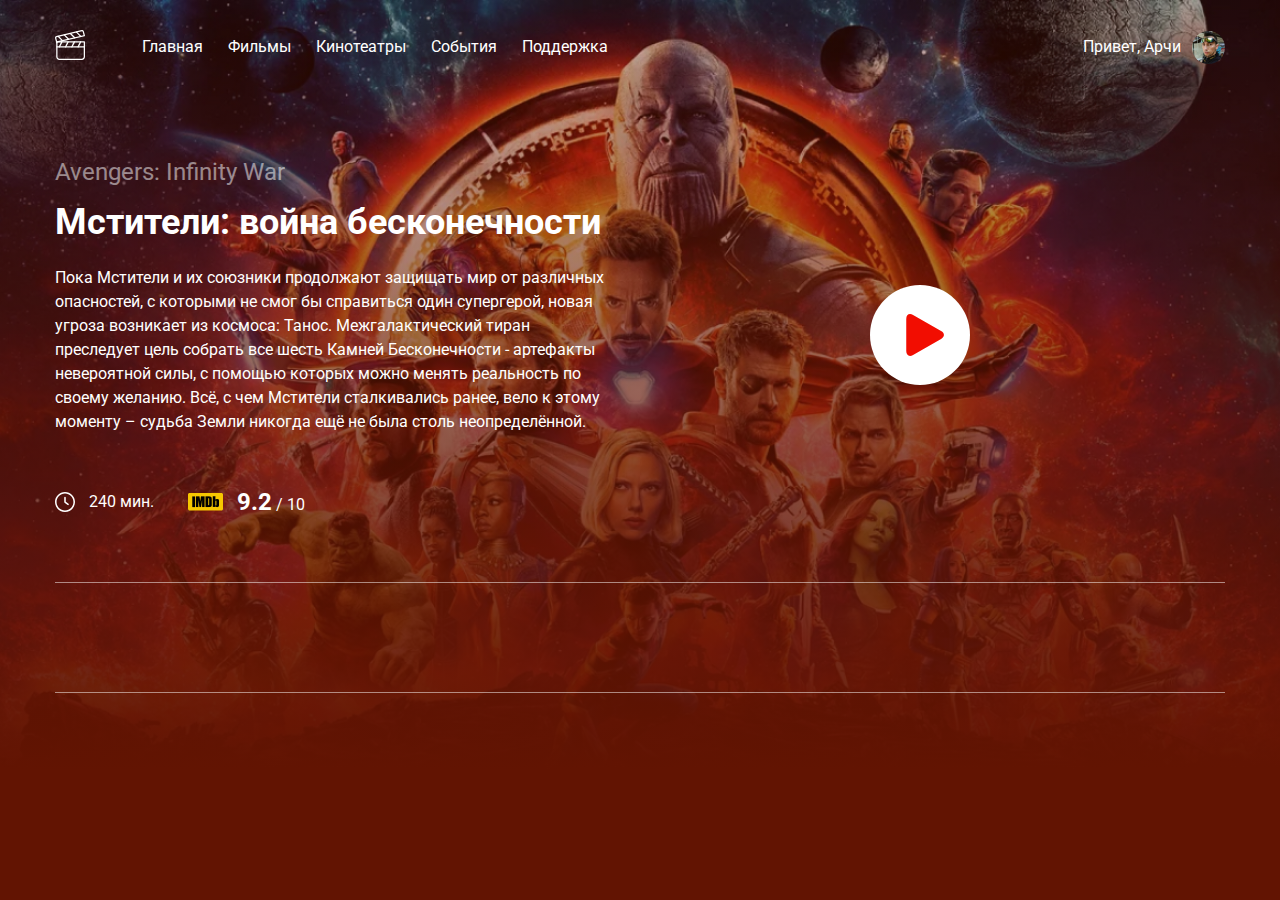
==== project/index.html @ 0333e086 "Продолжаю проект" ====
<!DOCTYPE html>
<html lang="ru">
<head>
  <meta charset="UTF-8">
  <meta http-equiv="X-UA-Compatible" content="IE=edge">
  <meta name="viewport" content="width=device-width, initial-scale=1.0">
  <title>Online Cinema - сайт кинотеатра</title>
  <link rel="preconnect" href="https://fonts.googleapis.com">
  <link rel="preconnect" href="https://fonts.gstatic.com" crossorigin>
  <link href="https://fonts.googleapis.com/css2?family=Roboto:wght@400;700&display=swap" rel="stylesheet">
  <link rel="stylesheet" href="css/normalize.css">
  <link rel="stylesheet" href="css/style.css">  
</head>
<body>
  <header class="header">
    <div class="navbar container">
      <a href="/">
        <img src="img/logo.svg" alt="logo">
      </a>
      <nav class="nav">
        <ul class="menu">
          <li class="menu-item">
            <a href="#" class="menu-link">Главная</a>
          </li>
          <li class="menu-item">
            <a href="#" class="menu-link">Фильмы</a>
          </li>
          <li class="menu-item">
            <a href="#" class="menu-link">Кинотеатры</a>
          </li>
          <li class="menu-item">
            <a href="#" class="menu-link">События</a>
          </li>
          <li class="menu-item">
            <a href="#" class="menu-link">Поддержка</a>
          </li>
        </ul>
      </nav>
      <div class="user">
        <span>Привет, Арчи</span>
        <img class="avatar" src="img/avatar.jpg" alt="Артур Тернер" />
      </div> 
    </div>
    <!-- /.navbar -->
    <div class="film container">
      <div class="film-info">
        <small class="film-title-small">Avengers: Infinity War</small>
        <h1 class="film-title">Мстители: война бесконечности</h1>
        <p class="film-description">Пока Мстители и их союзники продолжают защищать мир от различных опасностей, с которыми не смог бы справиться один
        супергерой, новая угроза возникает из космоса: Танос. Межгалактический тиран преследует цель собрать все шесть Камней
        Бесконечности - артефакты невероятной силы, с помощью которых можно менять реальность по своему желанию. Всё, с чем
        Мстители сталкивались ранее, вело к этому моменту – судьба Земли никогда ещё не была столь неопределённой.
      </p>
      <div class="film-details">
        <div class="time">
          <img src="img/clock.svg" alt="clock" class="time-icon">
          <span class="time-counter">240 мин.</span>
        </div>
        <div class="rating">
          <img src="img/imdb.png" alt="imdb logo" class="rating-icon">
          <span class="rating-counter">
            <strong class="rating-current">9.2</strong> / 10
          </span>
        </div>
      </div>
      <!-- /.film-details -->
      </div>
      <!-- /.film-info -->
      <a href="#" class="film-trailer">
        <svg width="100" height="100" viewBox="0 0 100 100" fill="none" xmlns="http://www.w3.org/2000/svg">
          <circle cx="50" cy="50" r="50" fill="white" />
          <g clip-path="url(#clip0_1_158)">
            <path
              d="M43.0758 30.0033C39.3071 27.8416 36.2518 29.6125 36.2518 33.9556V66.0059C36.2518 70.3533 39.3071 72.1219 43.0758 69.9623L71.0893 53.8967C74.8592 51.7342 74.8592 48.2306 71.0893 46.0686L43.0758 30.0033Z"
              fill="#F20D01" />
          </g>
          <defs>
            <clipPath id="clip0_1_158">
              <rect width="41.8013" height="41.8013" fill="white" transform="translate(34.1837 29.0816)" />
            </clipPath>
          </defs>
        </svg>
      </a>
    </div>
    <!-- /.film -->
    <div class="session container">
      <div class="session-date"></div>
      <!-- /.session-date -->
      <div class="session-cinema"></div>
      <!-- /.session-cinema -->
      <div class="session-time"></div>
      <!-- /.session-time --> 
    </div>
    <!-- /.session -->
  </header> 
</body>
</html>
---- project/css/style.css ----
body {
  background: #621402;
  font-family: "Roboto", sans-serif;
}
.container {
  max-width: 1170px;
  margin: auto;
}
.navbar {
  display: flex;
  align-items: center;
  padding-top: 30px;
  padding-bottom: 30px;
}
.header {
  min-height: 100vh;
  background: linear-gradient(180deg, rgba(98, 20, 2, 0.31) 0%, #621402 85.62%),
    url("../img/bg.jpg") no-repeat center top / cover;
}
.menu {
  list-style-type: none;
  display: flex;
  margin: 0;
  margin-left: 17px;
}
.menu-item {
  margin-right: 25px;
}
.menu-link {
  color: white;
  text-decoration: none;
}
.user {
  margin-left: auto;
  color: #fff;
  display: flex;
  align-items: center;
}
.avatar {
  width: 33px;
  height: 33px;
  border-radius: 50%;
  margin-left: 11px;
}
.film {
  margin-top: 60px;
  color: #fff;
}
.film-title-small {
  font-size: 24px;
  line-height: 150%;
  opacity: 0.5;
}
.film-title {
  font-size: 36px;
  line-height: 42px;
  margin-top: 11px;
  margin-bottom: 23px;
}
.film-description {
  font-size: 16px;
  line-height: 150%;
  max-width: 560px;
}
.film {
  display: flex;
  align-items: center;
}
.film-trailer {
  margin: auto;
}
.film-details {
  margin-top: 50px;
  display: flex;
  align-items: center;
}
.time {
  display: flex;
  align-items: center;
}
.time-icon {
  margin-right: 14px;
}
.rating {
  display: flex;
  align-items: center;
  margin-left: 34px;
}
.rating-icon {
  margin-right: 14px;
}
.rating-current {
  font-size: 24px;
  line-height: 150%;
}
.session {
  margin-top: 62px;
  padding-top: 46px;
  padding-bottom: 63px;
  border-top: 1px solid rgba(255, 255, 255, 0.5);
  border-bottom: 1px solid rgba(255, 255, 255, 0.5);
}
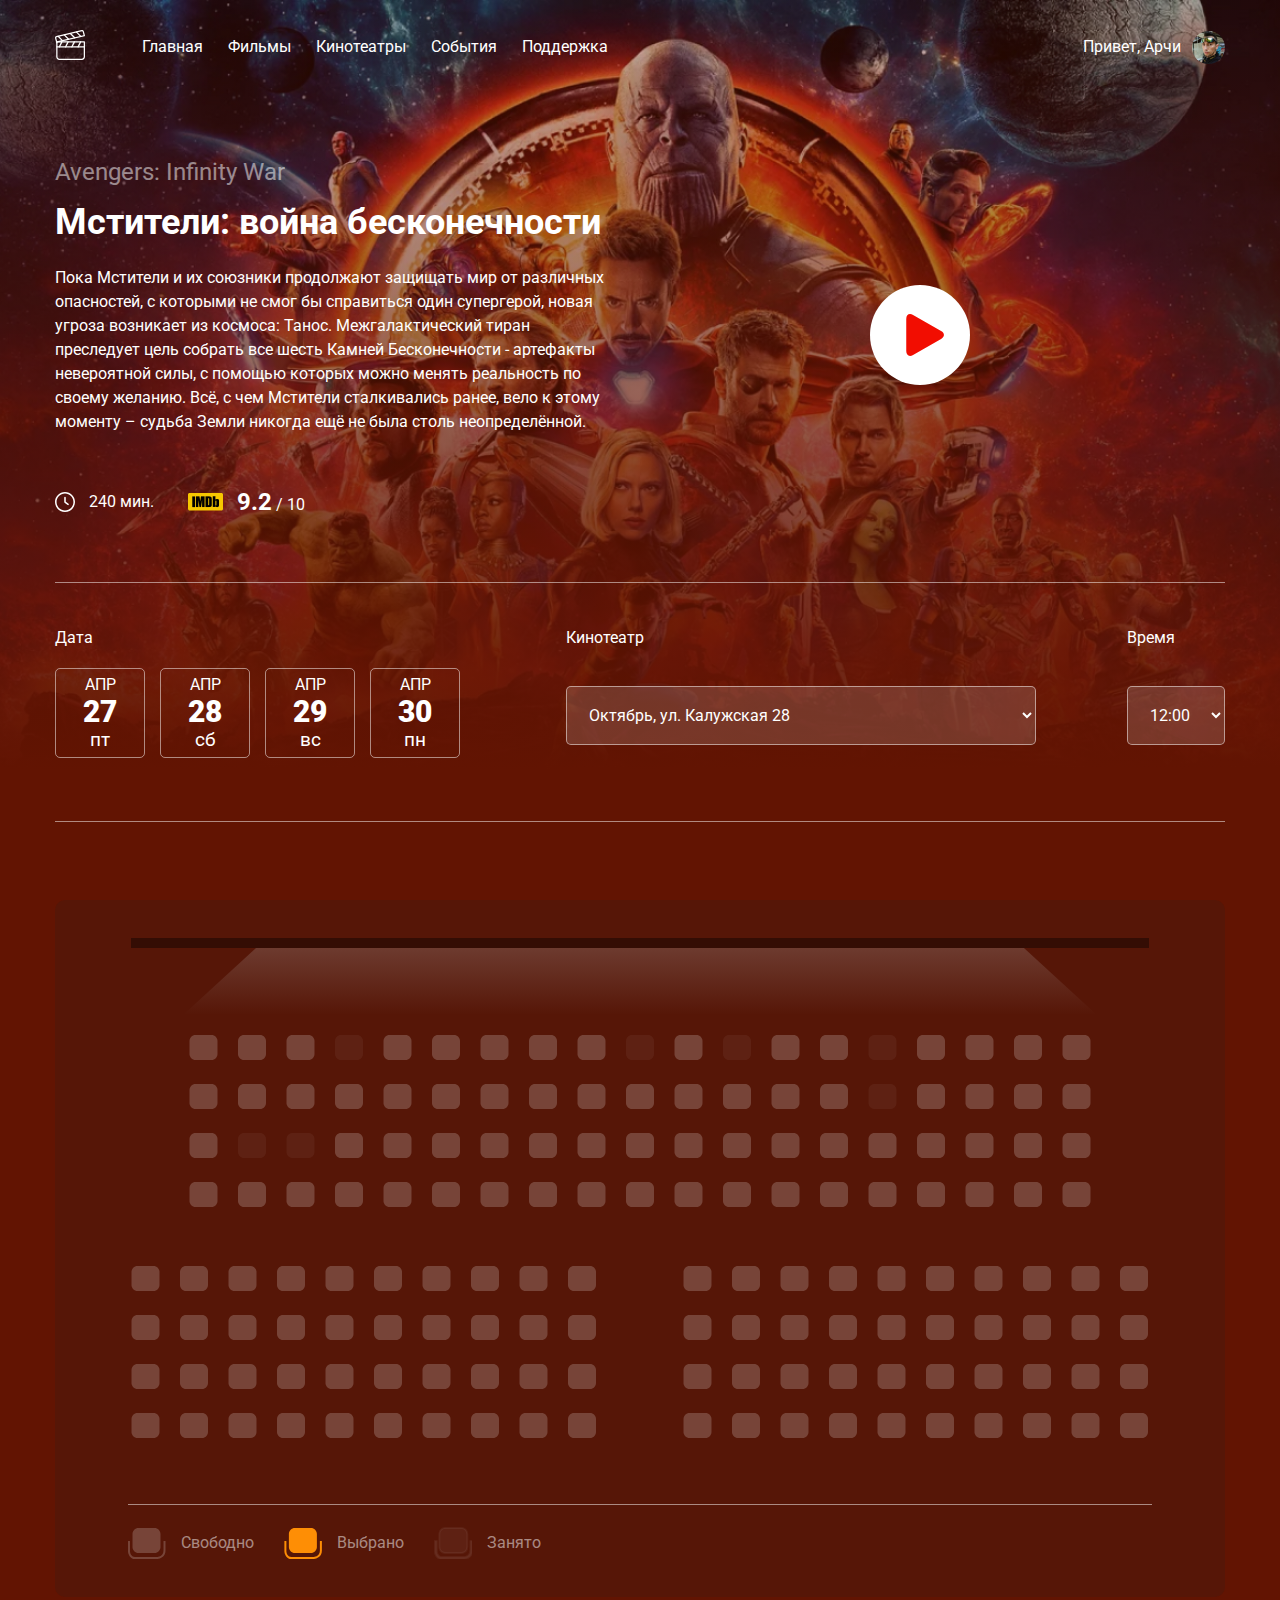
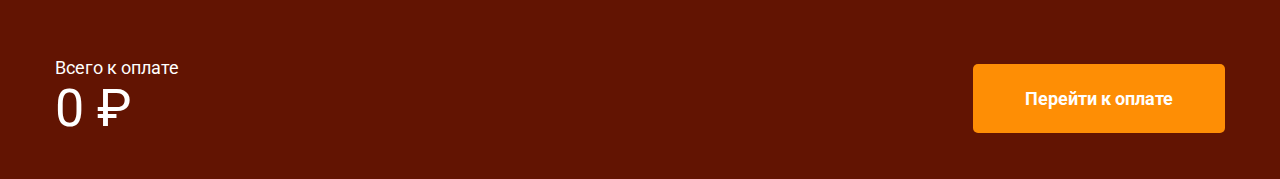
==== commit 8ae7602e: "Добавил возможность выбора мест и считать цену" ====
--- a/project/index.html
+++ b/project/index.html
@@ -51,7 +51,7 @@
         Бесконечности - артефакты невероятной силы, с помощью которых можно менять реальность по своему желанию. Всё, с чем
         Мстители сталкивались ранее, вело к этому моменту – судьба Земли никогда ещё не была столь неопределённой.
       </p>
-      <div class="film-details">
+      <div class="film-details"> 
         <div class="time">
           <img src="img/clock.svg" alt="clock" class="time-icon">
           <span class="time-counter">240 мин.</span>
@@ -84,14 +84,256 @@
     </div>
     <!-- /.film -->
     <div class="session container">
-      <div class="session-date"></div>
+      <div class="session-date">
+        <span class="session-label">Дата</span>
+        <div class="session-date-block">
+          <div class="session-date-item">
+            <span class="session-month">АПР</span>
+            <span class="session-day">27</span>
+            <span class="session-week">пт</span>
+          </div>
+          <div class="session-date-item">
+            <span class="session-month">АПР</span>
+            <span class="session-day">28</span>
+            <span class="session-week">сб</span>
+          </div>
+          <div class="session-date-item">
+            <span class="session-month">АПР</span> 
+            <span class="session-day">29</span>
+            <span class="session-week">вс</span>
+          </div>
+          <div class="session-date-item">
+            <span class="session-month">АПР</span>
+            <span class="session-day">30</span>
+            <span class="session-week">пн</span>
+          </div>
+        </div>
+      </div>
       <!-- /.session-date -->
-      <div class="session-cinema"></div>
+      <div class="session-cinema">
+        <span class="session-label">Кинотеатр</span>
+         <select class="select select-cinema" name="cinema">
+           <option value="Октябрь, ул. Калужская 28">Октябрь, ул. Калужская 28</option>
+           <option value="IMAX, ул. Ленина 12">IMAX, ул. Ленина 12</option>
+           <option value="CinemaMall, ул. Хороводная 5">CinemaMall, ул. Хороводная 5</option>
+         </select>
+      </div>
       <!-- /.session-cinema -->
-      <div class="session-time"></div>
+      <div class="session-time">
+        <span class="session-label">Время</span>
+        <select class="select" name="time">
+          <option value="12:00">12:00</option>
+          <option value="16:30">16:30</option>
+          <option value="17:25">17:25</option>
+        </select>
+      </div>
       <!-- /.session-time --> 
     </div>
     <!-- /.session -->
   </header> 
+  <div class="scheme container">  
+    <svg class="scheme-svg" width="1170" height="600" viewBox="0 0 1170 600" fill="none" xmlns="http://www.w3.org/2000/svg">
+      <path class="light" d="M128 115L201.04 48H968.96L1042 115H128Z" fill="url(#paint0_linear_13_374)"/>
+      <line x1="76" y1="43" x2="1094" y2="43" stroke="black" stroke-opacity="0.39" stroke-width="10"/>
+      <path d="M140.5 135C137.186 135 134.5 137.686 134.5 141V154C134.5 157.314 137.186 160 140.5 160H156.5C159.814 160 162.5 157.314 162.5 154V141C162.5 137.686 159.814 135 156.5 135H140.5Z" />
+      <path d="M189 135C185.686 135 183 137.686 183 141V154C183 157.314 185.686 160 189 160H205C208.314 160 211 157.314 211 154V141C211 137.686 208.314 135 205 135H189Z" />
+      <path d="M237.5 135C234.186 135 231.5 137.686 231.5 141V154C231.5 157.314 234.186 160 237.5 160H253.5C256.814 160 259.5 157.314 259.5 154V141C259.5 137.686 256.814 135 253.5 135H237.5Z" />
+      <path class="booked" d="M286 135C282.686 135 280 137.686 280 141V154C280 157.314 282.686 160 286 160H302C305.314 160 308 157.314 308 154V141C308 137.686 305.314 135 302 135H286Z" />
+      <path d="M334.5 135C331.186 135 328.5 137.686 328.5 141V154C328.5 157.314 331.186 160 334.5 160H350.5C353.814 160 356.5 157.314 356.5 154V141C356.5 137.686 353.814 135 350.5 135H334.5Z" />
+      <path d="M383 135C379.686 135 377 137.686 377 141V154C377 157.314 379.686 160 383 160H399C402.314 160 405 157.314 405 154V141C405 137.686 402.314 135 399 135H383Z" />
+      <path d="M431.5 135C428.186 135 425.5 137.686 425.5 141V154C425.5 157.314 428.186 160 431.5 160H447.5C450.814 160 453.5 157.314 453.5 154V141C453.5 137.686 450.814 135 447.5 135H431.5Z" />
+      <path d="M480 135C476.686 135 474 137.686 474 141V154C474 157.314 476.686 160 480 160H496C499.314 160 502 157.314 502 154V141C502 137.686 499.314 135 496 135H480Z" />
+      <path d="M528.5 135C525.186 135 522.5 137.686 522.5 141V154C522.5 157.314 525.186 160 528.5 160H544.5C547.814 160 550.5 157.314 550.5 154V141C550.5 137.686 547.814 135 544.5 135H528.5Z" />
+      <path class="booked" d="M577 135C573.686 135 571 137.686 571 141V154C571 157.314 573.686 160 577 160H593C596.314 160 599 157.314 599 154V141C599 137.686 596.314 135 593 135H577Z" />
+      <path d="M625.5 135C622.186 135 619.5 137.686 619.5 141V154C619.5 157.314 622.186 160 625.5 160H641.5C644.814 160 647.5 157.314 647.5 154V141C647.5 137.686 644.814 135 641.5 135H625.5Z" />
+      <path class="booked" d="M674 135C670.686 135 668 137.686 668 141V154C668 157.314 670.686 160 674 160H690C693.314 160 696 157.314 696 154V141C696 137.686 693.314 135 690 135H674Z" />
+      <path d="M722.5 135C719.186 135 716.5 137.686 716.5 141V154C716.5 157.314 719.186 160 722.5 160H738.5C741.814 160 744.5 157.314 744.5 154V141C744.5 137.686 741.814 135 738.5 135H722.5Z" />
+      <path d="M771 135C767.686 135 765 137.686 765 141V154C765 157.314 767.686 160 771 160H787C790.314 160 793 157.314 793 154V141C793 137.686 790.314 135 787 135H771Z" />
+      <path class="booked" d="M819.5 135C816.186 135 813.5 137.686 813.5 141V154C813.5 157.314 816.186 160 819.5 160H835.5C838.814 160 841.5 157.314 841.5 154V141C841.5 137.686 838.814 135 835.5 135H819.5Z" />
+      <path d="M868 135C864.686 135 862 137.686 862 141V154C862 157.314 864.686 160 868 160H884C887.314 160 890 157.314 890 154V141C890 137.686 887.314 135 884 135H868Z" />
+      <path d="M916.5 135C913.186 135 910.5 137.686 910.5 141V154C910.5 157.314 913.186 160 916.5 160H932.5C935.814 160 938.5 157.314 938.5 154V141C938.5 137.686 935.814 135 932.5 135H916.5Z" />
+      <path d="M965 135C961.686 135 959 137.686 959 141V154C959 157.314 961.686 160 965 160H981C984.314 160 987 157.314 987 154V141C987 137.686 984.314 135 981 135H965Z" />
+      <path d="M1013.5 135C1010.19 135 1007.5 137.686 1007.5 141V154C1007.5 157.314 1010.19 160 1013.5 160H1029.5C1032.81 160 1035.5 157.314 1035.5 154V141C1035.5 137.686 1032.81 135 1029.5 135H1013.5Z" />
+      <path d="M140.5 184C137.186 184 134.5 186.686 134.5 190V203C134.5 206.314 137.186 209 140.5 209H156.5C159.814 209 162.5 206.314 162.5 203V190C162.5 186.686 159.814 184 156.5 184H140.5Z" />
+      <path d="M189 184C185.686 184 183 186.686 183 190V203C183 206.314 185.686 209 189 209H205C208.314 209 211 206.314 211 203V190C211 186.686 208.314 184 205 184H189Z" />
+      <path d="M237.5 184C234.186 184 231.5 186.686 231.5 190V203C231.5 206.314 234.186 209 237.5 209H253.5C256.814 209 259.5 206.314 259.5 203V190C259.5 186.686 256.814 184 253.5 184H237.5Z" />
+      <path d="M286 184C282.686 184 280 186.686 280 190V203C280 206.314 282.686 209 286 209H302C305.314 209 308 206.314 308 203V190C308 186.686 305.314 184 302 184H286Z" />
+      <path d="M334.5 184C331.186 184 328.5 186.686 328.5 190V203C328.5 206.314 331.186 209 334.5 209H350.5C353.814 209 356.5 206.314 356.5 203V190C356.5 186.686 353.814 184 350.5 184H334.5Z" />
+      <path d="M383 184C379.686 184 377 186.686 377 190V203C377 206.314 379.686 209 383 209H399C402.314 209 405 206.314 405 203V190C405 186.686 402.314 184 399 184H383Z" />
+      <path d="M431.5 184C428.186 184 425.5 186.686 425.5 190V203C425.5 206.314 428.186 209 431.5 209H447.5C450.814 209 453.5 206.314 453.5 203V190C453.5 186.686 450.814 184 447.5 184H431.5Z" />
+      <path d="M480 184C476.686 184 474 186.686 474 190V203C474 206.314 476.686 209 480 209H496C499.314 209 502 206.314 502 203V190C502 186.686 499.314 184 496 184H480Z" />
+      <path d="M528.5 184C525.186 184 522.5 186.686 522.5 190V203C522.5 206.314 525.186 209 528.5 209H544.5C547.814 209 550.5 206.314 550.5 203V190C550.5 186.686 547.814 184 544.5 184H528.5Z" />
+      <path d="M577 184C573.686 184 571 186.686 571 190V203C571 206.314 573.686 209 577 209H593C596.314 209 599 206.314 599 203V190C599 186.686 596.314 184 593 184H577Z" />
+      <path d="M625.5 184C622.186 184 619.5 186.686 619.5 190V203C619.5 206.314 622.186 209 625.5 209H641.5C644.814 209 647.5 206.314 647.5 203V190C647.5 186.686 644.814 184 641.5 184H625.5Z" />
+      <path d="M674 184C670.686 184 668 186.686 668 190V203C668 206.314 670.686 209 674 209H690C693.314 209 696 206.314 696 203V190C696 186.686 693.314 184 690 184H674Z" />
+      <path d="M722.5 184C719.186 184 716.5 186.686 716.5 190V203C716.5 206.314 719.186 209 722.5 209H738.5C741.814 209 744.5 206.314 744.5 203V190C744.5 186.686 741.814 184 738.5 184H722.5Z" />
+      <path d="M771 184C767.686 184 765 186.686 765 190V203C765 206.314 767.686 209 771 209H787C790.314 209 793 206.314 793 203V190C793 186.686 790.314 184 787 184H771Z" />
+      <path class="booked" d="M819.5 184C816.186 184 813.5 186.686 813.5 190V203C813.5 206.314 816.186 209 819.5 209H835.5C838.814 209 841.5 206.314 841.5 203V190C841.5 186.686 838.814 184 835.5 184H819.5Z" />
+      <path d="M868 184C864.686 184 862 186.686 862 190V203C862 206.314 864.686 209 868 209H884C887.314 209 890 206.314 890 203V190C890 186.686 887.314 184 884 184H868Z" />
+      <path d="M916.5 184C913.186 184 910.5 186.686 910.5 190V203C910.5 206.314 913.186 209 916.5 209H932.5C935.814 209 938.5 206.314 938.5 203V190C938.5 186.686 935.814 184 932.5 184H916.5Z" />
+      <path d="M965 184C961.686 184 959 186.686 959 190V203C959 206.314 961.686 209 965 209H981C984.314 209 987 206.314 987 203V190C987 186.686 984.314 184 981 184H965Z" />
+      <path d="M1013.5 184C1010.19 184 1007.5 186.686 1007.5 190V203C1007.5 206.314 1010.19 209 1013.5 209H1029.5C1032.81 209 1035.5 206.314 1035.5 203V190C1035.5 186.686 1032.81 184 1029.5 184H1013.5Z" />
+      <path d="M140.5 233C137.186 233 134.5 235.686 134.5 239V252C134.5 255.314 137.186 258 140.5 258H156.5C159.814 258 162.5 255.314 162.5 252V239C162.5 235.686 159.814 233 156.5 233H140.5Z" />
+      <path class="booked" d="M189 233C185.686 233 183 235.686 183 239V252C183 255.314 185.686 258 189 258H205C208.314 258 211 255.314 211 252V239C211 235.686 208.314 233 205 233H189Z" />
+      <path class="booked" d="M237.5 233C234.186 233 231.5 235.686 231.5 239V252C231.5 255.314 234.186 258 237.5 258H253.5C256.814 258 259.5 255.314 259.5 252V239C259.5 235.686 256.814 233 253.5 233H237.5Z" />
+      <path d="M286 233C282.686 233 280 235.686 280 239V252C280 255.314 282.686 258 286 258H302C305.314 258 308 255.314 308 252V239C308 235.686 305.314 233 302 233H286Z" />
+      <path d="M334.5 233C331.186 233 328.5 235.686 328.5 239V252C328.5 255.314 331.186 258 334.5 258H350.5C353.814 258 356.5 255.314 356.5 252V239C356.5 235.686 353.814 233 350.5 233H334.5Z" />
+      <path d="M383 233C379.686 233 377 235.686 377 239V252C377 255.314 379.686 258 383 258H399C402.314 258 405 255.314 405 252V239C405 235.686 402.314 233 399 233H383Z" />
+      <path d="M431.5 233C428.186 233 425.5 235.686 425.5 239V252C425.5 255.314 428.186 258 431.5 258H447.5C450.814 258 453.5 255.314 453.5 252V239C453.5 235.686 450.814 233 447.5 233H431.5Z" />
+      <path d="M480 233C476.686 233 474 235.686 474 239V252C474 255.314 476.686 258 480 258H496C499.314 258 502 255.314 502 252V239C502 235.686 499.314 233 496 233H480Z" />
+      <path d="M528.5 233C525.186 233 522.5 235.686 522.5 239V252C522.5 255.314 525.186 258 528.5 258H544.5C547.814 258 550.5 255.314 550.5 252V239C550.5 235.686 547.814 233 544.5 233H528.5Z" />
+      <path d="M577 233C573.686 233 571 235.686 571 239V252C571 255.314 573.686 258 577 258H593C596.314 258 599 255.314 599 252V239C599 235.686 596.314 233 593 233H577Z" />
+      <path d="M625.5 233C622.186 233 619.5 235.686 619.5 239V252C619.5 255.314 622.186 258 625.5 258H641.5C644.814 258 647.5 255.314 647.5 252V239C647.5 235.686 644.814 233 641.5 233H625.5Z" />
+      <path d="M674 233C670.686 233 668 235.686 668 239V252C668 255.314 670.686 258 674 258H690C693.314 258 696 255.314 696 252V239C696 235.686 693.314 233 690 233H674Z" />
+      <path d="M722.5 233C719.186 233 716.5 235.686 716.5 239V252C716.5 255.314 719.186 258 722.5 258H738.5C741.814 258 744.5 255.314 744.5 252V239C744.5 235.686 741.814 233 738.5 233H722.5Z" />
+      <path d="M771 233C767.686 233 765 235.686 765 239V252C765 255.314 767.686 258 771 258H787C790.314 258 793 255.314 793 252V239C793 235.686 790.314 233 787 233H771Z" />
+      <path d="M819.5 233C816.186 233 813.5 235.686 813.5 239V252C813.5 255.314 816.186 258 819.5 258H835.5C838.814 258 841.5 255.314 841.5 252V239C841.5 235.686 838.814 233 835.5 233H819.5Z" />
+      <path d="M868 233C864.686 233 862 235.686 862 239V252C862 255.314 864.686 258 868 258H884C887.314 258 890 255.314 890 252V239C890 235.686 887.314 233 884 233H868Z" />
+      <path d="M916.5 233C913.186 233 910.5 235.686 910.5 239V252C910.5 255.314 913.186 258 916.5 258H932.5C935.814 258 938.5 255.314 938.5 252V239C938.5 235.686 935.814 233 932.5 233H916.5Z" />
+      <path d="M965 233C961.686 233 959 235.686 959 239V252C959 255.314 961.686 258 965 258H981C984.314 258 987 255.314 987 252V239C987 235.686 984.314 233 981 233H965Z" />
+      <path d="M1013.5 233C1010.19 233 1007.5 235.686 1007.5 239V252C1007.5 255.314 1010.19 258 1013.5 258H1029.5C1032.81 258 1035.5 255.314 1035.5 252V239C1035.5 235.686 1032.81 233 1029.5 233H1013.5Z" />
+      <path d="M140.5 282C137.186 282 134.5 284.686 134.5 288V301C134.5 304.314 137.186 307 140.5 307H156.5C159.814 307 162.5 304.314 162.5 301V288C162.5 284.686 159.814 282 156.5 282H140.5Z" />
+      <path d="M189 282C185.686 282 183 284.686 183 288V301C183 304.314 185.686 307 189 307H205C208.314 307 211 304.314 211 301V288C211 284.686 208.314 282 205 282H189Z" />
+      <path d="M237.5 282C234.186 282 231.5 284.686 231.5 288V301C231.5 304.314 234.186 307 237.5 307H253.5C256.814 307 259.5 304.314 259.5 301V288C259.5 284.686 256.814 282 253.5 282H237.5Z" />
+      <path d="M286 282C282.686 282 280 284.686 280 288V301C280 304.314 282.686 307 286 307H302C305.314 307 308 304.314 308 301V288C308 284.686 305.314 282 302 282H286Z" />
+      <path d="M334.5 282C331.186 282 328.5 284.686 328.5 288V301C328.5 304.314 331.186 307 334.5 307H350.5C353.814 307 356.5 304.314 356.5 301V288C356.5 284.686 353.814 282 350.5 282H334.5Z" />
+      <path d="M383 282C379.686 282 377 284.686 377 288V301C377 304.314 379.686 307 383 307H399C402.314 307 405 304.314 405 301V288C405 284.686 402.314 282 399 282H383Z" />
+      <path d="M431.5 282C428.186 282 425.5 284.686 425.5 288V301C425.5 304.314 428.186 307 431.5 307H447.5C450.814 307 453.5 304.314 453.5 301V288C453.5 284.686 450.814 282 447.5 282H431.5Z" />
+      <path d="M480 282C476.686 282 474 284.686 474 288V301C474 304.314 476.686 307 480 307H496C499.314 307 502 304.314 502 301V288C502 284.686 499.314 282 496 282H480Z" />
+      <path d="M528.5 282C525.186 282 522.5 284.686 522.5 288V301C522.5 304.314 525.186 307 528.5 307H544.5C547.814 307 550.5 304.314 550.5 301V288C550.5 284.686 547.814 282 544.5 282H528.5Z" />
+      <path d="M577 282C573.686 282 571 284.686 571 288V301C571 304.314 573.686 307 577 307H593C596.314 307 599 304.314 599 301V288C599 284.686 596.314 282 593 282H577Z" />
+      <path d="M625.5 282C622.186 282 619.5 284.686 619.5 288V301C619.5 304.314 622.186 307 625.5 307H641.5C644.814 307 647.5 304.314 647.5 301V288C647.5 284.686 644.814 282 641.5 282H625.5Z" />
+      <path d="M674 282C670.686 282 668 284.686 668 288V301C668 304.314 670.686 307 674 307H690C693.314 307 696 304.314 696 301V288C696 284.686 693.314 282 690 282H674Z" />
+      <path d="M722.5 282C719.186 282 716.5 284.686 716.5 288V301C716.5 304.314 719.186 307 722.5 307H738.5C741.814 307 744.5 304.314 744.5 301V288C744.5 284.686 741.814 282 738.5 282H722.5Z" />
+      <path d="M771 282C767.686 282 765 284.686 765 288V301C765 304.314 767.686 307 771 307H787C790.314 307 793 304.314 793 301V288C793 284.686 790.314 282 787 282H771Z" />
+      <path d="M819.5 282C816.186 282 813.5 284.686 813.5 288V301C813.5 304.314 816.186 307 819.5 307H835.5C838.814 307 841.5 304.314 841.5 301V288C841.5 284.686 838.814 282 835.5 282H819.5Z" />
+      <path d="M868 282C864.686 282 862 284.686 862 288V301C862 304.314 864.686 307 868 307H884C887.314 307 890 304.314 890 301V288C890 284.686 887.314 282 884 282H868Z" />
+      <path d="M916.5 282C913.186 282 910.5 284.686 910.5 288V301C910.5 304.314 913.186 307 916.5 307H932.5C935.814 307 938.5 304.314 938.5 301V288C938.5 284.686 935.814 282 932.5 282H916.5Z" />
+      <path d="M965 282C961.686 282 959 284.686 959 288V301C959 304.314 961.686 307 965 307H981C984.314 307 987 304.314 987 301V288C987 284.686 984.314 282 981 282H965Z" />
+      <path d="M1013.5 282C1010.19 282 1007.5 284.686 1007.5 288V301C1007.5 304.314 1010.19 307 1013.5 307H1029.5C1032.81 307 1035.5 304.314 1035.5 301V288C1035.5 284.686 1032.81 282 1029.5 282H1013.5Z" />
+      <path d="M82.5 366C79.1863 366 76.5 368.686 76.5 372V385C76.5 388.314 79.1863 391 82.5 391H98.5C101.814 391 104.5 388.314 104.5 385V372C104.5 368.686 101.814 366 98.5 366H82.5Z" />
+      <path d="M131 366C127.686 366 125 368.686 125 372V385C125 388.314 127.686 391 131 391H147C150.314 391 153 388.314 153 385V372C153 368.686 150.314 366 147 366H131Z" />
+      <path d="M179.5 366C176.186 366 173.5 368.686 173.5 372V385C173.5 388.314 176.186 391 179.5 391H195.5C198.814 391 201.5 388.314 201.5 385V372C201.5 368.686 198.814 366 195.5 366H179.5Z" />
+      <path d="M228 366C224.686 366 222 368.686 222 372V385C222 388.314 224.686 391 228 391H244C247.314 391 250 388.314 250 385V372C250 368.686 247.314 366 244 366H228Z" />
+      <path d="M276.5 366C273.186 366 270.5 368.686 270.5 372V385C270.5 388.314 273.186 391 276.5 391H292.5C295.814 391 298.5 388.314 298.5 385V372C298.5 368.686 295.814 366 292.5 366H276.5Z" />
+      <path d="M325 366C321.686 366 319 368.686 319 372V385C319 388.314 321.686 391 325 391H341C344.314 391 347 388.314 347 385V372C347 368.686 344.314 366 341 366H325Z" />
+      <path d="M373.5 366C370.186 366 367.5 368.686 367.5 372V385C367.5 388.314 370.186 391 373.5 391H389.5C392.814 391 395.5 388.314 395.5 385V372C395.5 368.686 392.814 366 389.5 366H373.5Z" />
+      <path d="M422 366C418.686 366 416 368.686 416 372V385C416 388.314 418.686 391 422 391H438C441.314 391 444 388.314 444 385V372C444 368.686 441.314 366 438 366H422Z" />
+      <path d="M470.5 366C467.186 366 464.5 368.686 464.5 372V385C464.5 388.314 467.186 391 470.5 391H486.5C489.814 391 492.5 388.314 492.5 385V372C492.5 368.686 489.814 366 486.5 366H470.5Z" />
+      <path d="M519 366C515.686 366 513 368.686 513 372V385C513 388.314 515.686 391 519 391H535C538.314 391 541 388.314 541 385V372C541 368.686 538.314 366 535 366H519Z" />
+      <path d="M82.5 415C79.1863 415 76.5 417.686 76.5 421V434C76.5 437.314 79.1863 440 82.5 440H98.5C101.814 440 104.5 437.314 104.5 434V421C104.5 417.686 101.814 415 98.5 415H82.5Z" />
+      <path d="M131 415C127.686 415 125 417.686 125 421V434C125 437.314 127.686 440 131 440H147C150.314 440 153 437.314 153 434V421C153 417.686 150.314 415 147 415H131Z" />
+      <path d="M179.5 415C176.186 415 173.5 417.686 173.5 421V434C173.5 437.314 176.186 440 179.5 440H195.5C198.814 440 201.5 437.314 201.5 434V421C201.5 417.686 198.814 415 195.5 415H179.5Z" />
+      <path d="M228 415C224.686 415 222 417.686 222 421V434C222 437.314 224.686 440 228 440H244C247.314 440 250 437.314 250 434V421C250 417.686 247.314 415 244 415H228Z" />
+      <path d="M276.5 415C273.186 415 270.5 417.686 270.5 421V434C270.5 437.314 273.186 440 276.5 440H292.5C295.814 440 298.5 437.314 298.5 434V421C298.5 417.686 295.814 415 292.5 415H276.5Z" />
+      <path d="M325 415C321.686 415 319 417.686 319 421V434C319 437.314 321.686 440 325 440H341C344.314 440 347 437.314 347 434V421C347 417.686 344.314 415 341 415H325Z" />
+      <path d="M373.5 415C370.186 415 367.5 417.686 367.5 421V434C367.5 437.314 370.186 440 373.5 440H389.5C392.814 440 395.5 437.314 395.5 434V421C395.5 417.686 392.814 415 389.5 415H373.5Z" />
+      <path d="M422 415C418.686 415 416 417.686 416 421V434C416 437.314 418.686 440 422 440H438C441.314 440 444 437.314 444 434V421C444 417.686 441.314 415 438 415H422Z" />
+      <path d="M470.5 415C467.186 415 464.5 417.686 464.5 421V434C464.5 437.314 467.186 440 470.5 440H486.5C489.814 440 492.5 437.314 492.5 434V421C492.5 417.686 489.814 415 486.5 415H470.5Z" />
+      <path d="M519 415C515.686 415 513 417.686 513 421V434C513 437.314 515.686 440 519 440H535C538.314 440 541 437.314 541 434V421C541 417.686 538.314 415 535 415H519Z" />
+      <path d="M82.5 464C79.1863 464 76.5 466.686 76.5 470V483C76.5 486.314 79.1863 489 82.5 489H98.5C101.814 489 104.5 486.314 104.5 483V470C104.5 466.686 101.814 464 98.5 464H82.5Z" />
+      <path d="M131 464C127.686 464 125 466.686 125 470V483C125 486.314 127.686 489 131 489H147C150.314 489 153 486.314 153 483V470C153 466.686 150.314 464 147 464H131Z" />
+      <path d="M179.5 464C176.186 464 173.5 466.686 173.5 470V483C173.5 486.314 176.186 489 179.5 489H195.5C198.814 489 201.5 486.314 201.5 483V470C201.5 466.686 198.814 464 195.5 464H179.5Z" />
+      <path d="M228 464C224.686 464 222 466.686 222 470V483C222 486.314 224.686 489 228 489H244C247.314 489 250 486.314 250 483V470C250 466.686 247.314 464 244 464H228Z" />
+      <path d="M276.5 464C273.186 464 270.5 466.686 270.5 470V483C270.5 486.314 273.186 489 276.5 489H292.5C295.814 489 298.5 486.314 298.5 483V470C298.5 466.686 295.814 464 292.5 464H276.5Z" />
+      <path d="M325 464C321.686 464 319 466.686 319 470V483C319 486.314 321.686 489 325 489H341C344.314 489 347 486.314 347 483V470C347 466.686 344.314 464 341 464H325Z" />
+      <path d="M373.5 464C370.186 464 367.5 466.686 367.5 470V483C367.5 486.314 370.186 489 373.5 489H389.5C392.814 489 395.5 486.314 395.5 483V470C395.5 466.686 392.814 464 389.5 464H373.5Z" />
+      <path d="M422 464C418.686 464 416 466.686 416 470V483C416 486.314 418.686 489 422 489H438C441.314 489 444 486.314 444 483V470C444 466.686 441.314 464 438 464H422Z" />
+      <path d="M470.5 464C467.186 464 464.5 466.686 464.5 470V483C464.5 486.314 467.186 489 470.5 489H486.5C489.814 489 492.5 486.314 492.5 483V470C492.5 466.686 489.814 464 486.5 464H470.5Z" />
+      <path d="M519 464C515.686 464 513 466.686 513 470V483C513 486.314 515.686 489 519 489H535C538.314 489 541 486.314 541 483V470C541 466.686 538.314 464 535 464H519Z" />
+      <path d="M82.5 513C79.1863 513 76.5 515.686 76.5 519V532C76.5 535.314 79.1863 538 82.5 538H98.5C101.814 538 104.5 535.314 104.5 532V519C104.5 515.686 101.814 513 98.5 513H82.5Z" />
+      <path d="M131 513C127.686 513 125 515.686 125 519V532C125 535.314 127.686 538 131 538H147C150.314 538 153 535.314 153 532V519C153 515.686 150.314 513 147 513H131Z" />
+      <path d="M179.5 513C176.186 513 173.5 515.686 173.5 519V532C173.5 535.314 176.186 538 179.5 538H195.5C198.814 538 201.5 535.314 201.5 532V519C201.5 515.686 198.814 513 195.5 513H179.5Z" />
+      <path d="M228 513C224.686 513 222 515.686 222 519V532C222 535.314 224.686 538 228 538H244C247.314 538 250 535.314 250 532V519C250 515.686 247.314 513 244 513H228Z" />
+      <path d="M276.5 513C273.186 513 270.5 515.686 270.5 519V532C270.5 535.314 273.186 538 276.5 538H292.5C295.814 538 298.5 535.314 298.5 532V519C298.5 515.686 295.814 513 292.5 513H276.5Z" />
+      <path d="M325 513C321.686 513 319 515.686 319 519V532C319 535.314 321.686 538 325 538H341C344.314 538 347 535.314 347 532V519C347 515.686 344.314 513 341 513H325Z" />
+      <path d="M373.5 513C370.186 513 367.5 515.686 367.5 519V532C367.5 535.314 370.186 538 373.5 538H389.5C392.814 538 395.5 535.314 395.5 532V519C395.5 515.686 392.814 513 389.5 513H373.5Z" />
+      <path d="M422 513C418.686 513 416 515.686 416 519V532C416 535.314 418.686 538 422 538H438C441.314 538 444 535.314 444 532V519C444 515.686 441.314 513 438 513H422Z" />
+      <path d="M470.5 513C467.186 513 464.5 515.686 464.5 519V532C464.5 535.314 467.186 538 470.5 538H486.5C489.814 538 492.5 535.314 492.5 532V519C492.5 515.686 489.814 513 486.5 513H470.5Z" />
+      <path d="M519 513C515.686 513 513 515.686 513 519V532C513 535.314 515.686 538 519 538H535C538.314 538 541 535.314 541 532V519C541 515.686 538.314 513 535 513H519Z" />
+      <path d="M634.5 366C631.186 366 628.5 368.686 628.5 372V385C628.5 388.314 631.186 391 634.5 391H650.5C653.814 391 656.5 388.314 656.5 385V372C656.5 368.686 653.814 366 650.5 366H634.5Z" />
+      <path d="M683 366C679.686 366 677 368.686 677 372V385C677 388.314 679.686 391 683 391H699C702.314 391 705 388.314 705 385V372C705 368.686 702.314 366 699 366H683Z" />
+      <path d="M731.5 366C728.186 366 725.5 368.686 725.5 372V385C725.5 388.314 728.186 391 731.5 391H747.5C750.814 391 753.5 388.314 753.5 385V372C753.5 368.686 750.814 366 747.5 366H731.5Z" />
+      <path d="M780 366C776.686 366 774 368.686 774 372V385C774 388.314 776.686 391 780 391H796C799.314 391 802 388.314 802 385V372C802 368.686 799.314 366 796 366H780Z" />
+      <path d="M828.5 366C825.186 366 822.5 368.686 822.5 372V385C822.5 388.314 825.186 391 828.5 391H844.5C847.814 391 850.5 388.314 850.5 385V372C850.5 368.686 847.814 366 844.5 366H828.5Z" />
+      <path d="M877 366C873.686 366 871 368.686 871 372V385C871 388.314 873.686 391 877 391H893C896.314 391 899 388.314 899 385V372C899 368.686 896.314 366 893 366H877Z" />
+      <path d="M925.5 366C922.186 366 919.5 368.686 919.5 372V385C919.5 388.314 922.186 391 925.5 391H941.5C944.814 391 947.5 388.314 947.5 385V372C947.5 368.686 944.814 366 941.5 366H925.5Z" />
+      <path d="M974 366C970.686 366 968 368.686 968 372V385C968 388.314 970.686 391 974 391H990C993.314 391 996 388.314 996 385V372C996 368.686 993.314 366 990 366H974Z" />
+      <path d="M1022.5 366C1019.19 366 1016.5 368.686 1016.5 372V385C1016.5 388.314 1019.19 391 1022.5 391H1038.5C1041.81 391 1044.5 388.314 1044.5 385V372C1044.5 368.686 1041.81 366 1038.5 366H1022.5Z" />
+      <path d="M1071 366C1067.69 366 1065 368.686 1065 372V385C1065 388.314 1067.69 391 1071 391H1087C1090.31 391 1093 388.314 1093 385V372C1093 368.686 1090.31 366 1087 366H1071Z" />
+      <path d="M634.5 415C631.186 415 628.5 417.686 628.5 421V434C628.5 437.314 631.186 440 634.5 440H650.5C653.814 440 656.5 437.314 656.5 434V421C656.5 417.686 653.814 415 650.5 415H634.5Z" />
+      <path d="M683 415C679.686 415 677 417.686 677 421V434C677 437.314 679.686 440 683 440H699C702.314 440 705 437.314 705 434V421C705 417.686 702.314 415 699 415H683Z" />
+      <path d="M731.5 415C728.186 415 725.5 417.686 725.5 421V434C725.5 437.314 728.186 440 731.5 440H747.5C750.814 440 753.5 437.314 753.5 434V421C753.5 417.686 750.814 415 747.5 415H731.5Z" />
+      <path d="M780 415C776.686 415 774 417.686 774 421V434C774 437.314 776.686 440 780 440H796C799.314 440 802 437.314 802 434V421C802 417.686 799.314 415 796 415H780Z" />
+      <path d="M828.5 415C825.186 415 822.5 417.686 822.5 421V434C822.5 437.314 825.186 440 828.5 440H844.5C847.814 440 850.5 437.314 850.5 434V421C850.5 417.686 847.814 415 844.5 415H828.5Z" />
+      <path d="M877 415C873.686 415 871 417.686 871 421V434C871 437.314 873.686 440 877 440H893C896.314 440 899 437.314 899 434V421C899 417.686 896.314 415 893 415H877Z" />
+      <path d="M925.5 415C922.186 415 919.5 417.686 919.5 421V434C919.5 437.314 922.186 440 925.5 440H941.5C944.814 440 947.5 437.314 947.5 434V421C947.5 417.686 944.814 415 941.5 415H925.5Z" />
+      <path d="M974 415C970.686 415 968 417.686 968 421V434C968 437.314 970.686 440 974 440H990C993.314 440 996 437.314 996 434V421C996 417.686 993.314 415 990 415H974Z" />
+      <path d="M1022.5 415C1019.19 415 1016.5 417.686 1016.5 421V434C1016.5 437.314 1019.19 440 1022.5 440H1038.5C1041.81 440 1044.5 437.314 1044.5 434V421C1044.5 417.686 1041.81 415 1038.5 415H1022.5Z" />
+      <path d="M1071 415C1067.69 415 1065 417.686 1065 421V434C1065 437.314 1067.69 440 1071 440H1087C1090.31 440 1093 437.314 1093 434V421C1093 417.686 1090.31 415 1087 415H1071Z" />
+      <path d="M634.5 464C631.186 464 628.5 466.686 628.5 470V483C628.5 486.314 631.186 489 634.5 489H650.5C653.814 489 656.5 486.314 656.5 483V470C656.5 466.686 653.814 464 650.5 464H634.5Z" />
+      <path d="M683 464C679.686 464 677 466.686 677 470V483C677 486.314 679.686 489 683 489H699C702.314 489 705 486.314 705 483V470C705 466.686 702.314 464 699 464H683Z" />
+      <path d="M731.5 464C728.186 464 725.5 466.686 725.5 470V483C725.5 486.314 728.186 489 731.5 489H747.5C750.814 489 753.5 486.314 753.5 483V470C753.5 466.686 750.814 464 747.5 464H731.5Z" />
+      <path d="M780 464C776.686 464 774 466.686 774 470V483C774 486.314 776.686 489 780 489H796C799.314 489 802 486.314 802 483V470C802 466.686 799.314 464 796 464H780Z" />
+      <path d="M828.5 464C825.186 464 822.5 466.686 822.5 470V483C822.5 486.314 825.186 489 828.5 489H844.5C847.814 489 850.5 486.314 850.5 483V470C850.5 466.686 847.814 464 844.5 464H828.5Z" />
+      <path d="M877 464C873.686 464 871 466.686 871 470V483C871 486.314 873.686 489 877 489H893C896.314 489 899 486.314 899 483V470C899 466.686 896.314 464 893 464H877Z" />
+      <path d="M925.5 464C922.186 464 919.5 466.686 919.5 470V483C919.5 486.314 922.186 489 925.5 489H941.5C944.814 489 947.5 486.314 947.5 483V470C947.5 466.686 944.814 464 941.5 464H925.5Z" />
+      <path d="M974 464C970.686 464 968 466.686 968 470V483C968 486.314 970.686 489 974 489H990C993.314 489 996 486.314 996 483V470C996 466.686 993.314 464 990 464H974Z" />
+      <path d="M1022.5 464C1019.19 464 1016.5 466.686 1016.5 470V483C1016.5 486.314 1019.19 489 1022.5 489H1038.5C1041.81 489 1044.5 486.314 1044.5 483V470C1044.5 466.686 1041.81 464 1038.5 464H1022.5Z" />
+      <path d="M1071 464C1067.69 464 1065 466.686 1065 470V483C1065 486.314 1067.69 489 1071 489H1087C1090.31 489 1093 486.314 1093 483V470C1093 466.686 1090.31 464 1087 464H1071Z" />
+      <path d="M634.5 513C631.186 513 628.5 515.686 628.5 519V532C628.5 535.314 631.186 538 634.5 538H650.5C653.814 538 656.5 535.314 656.5 532V519C656.5 515.686 653.814 513 650.5 513H634.5Z" />
+      <path d="M683 513C679.686 513 677 515.686 677 519V532C677 535.314 679.686 538 683 538H699C702.314 538 705 535.314 705 532V519C705 515.686 702.314 513 699 513H683Z" />
+      <path d="M731.5 513C728.186 513 725.5 515.686 725.5 519V532C725.5 535.314 728.186 538 731.5 538H747.5C750.814 538 753.5 535.314 753.5 532V519C753.5 515.686 750.814 513 747.5 513H731.5Z" />
+      <path d="M780 513C776.686 513 774 515.686 774 519V532C774 535.314 776.686 538 780 538H796C799.314 538 802 535.314 802 532V519C802 515.686 799.314 513 796 513H780Z" />
+      <path d="M828.5 513C825.186 513 822.5 515.686 822.5 519V532C822.5 535.314 825.186 538 828.5 538H844.5C847.814 538 850.5 535.314 850.5 532V519C850.5 515.686 847.814 513 844.5 513H828.5Z" />
+      <path d="M877 513C873.686 513 871 515.686 871 519V532C871 535.314 873.686 538 877 538H893C896.314 538 899 535.314 899 532V519C899 515.686 896.314 513 893 513H877Z" />
+      <path d="M925.5 513C922.186 513 919.5 515.686 919.5 519V532C919.5 535.314 922.186 538 925.5 538H941.5C944.814 538 947.5 535.314 947.5 532V519C947.5 515.686 944.814 513 941.5 513H925.5Z" />
+      <path d="M974 513C970.686 513 968 515.686 968 519V532C968 535.314 970.686 538 974 538H990C993.314 538 996 535.314 996 532V519C996 515.686 993.314 513 990 513H974Z" />
+      <path d="M1022.5 513C1019.19 513 1016.5 515.686 1016.5 519V532C1016.5 535.314 1019.19 538 1022.5 538H1038.5C1041.81 538 1044.5 535.314 1044.5 532V519C1044.5 515.686 1041.81 513 1038.5 513H1022.5Z" />
+      <path d="M1071 513C1067.69 513 1065 515.686 1065 519V532C1065 535.314 1067.69 538 1071 538H1087C1090.31 538 1093 535.314 1093 532V519C1093 515.686 1090.31 513 1087 513H1071Z" />
+      
+      
+      <defs>
+      <linearGradient id="paint0_linear_13_374" x1="585" y1="48" x2="585" y2="115" gradientUnits="userSpaceOnUse">
+      <stop stop-color="#C4C4C4" stop-opacity="0.21"/>
+      <stop offset="1" stop-color="#C4C4C4" stop-opacity="0"/>
+      </linearGradient>
+      </defs>
+      </svg>
+      
+      <div class="legend">
+        <div class="legend-free legend-label">
+          <svg width="38" height="32" viewBox="0 0 38 32" fill="none" xmlns="http://www.w3.org/2000/svg">
+            <path d="M0 24.5C0 24.5256 0.000982583 24.5512 0.00294554 24.5767C0.0963478 25.7909 0.536755 27.5963 1.58794 29.1283C2.66579 30.6991 4.40875 32 7 32H29.5C29.5238 32 29.5475 31.9992 29.5712 31.9975C30.8985 31.9027 32.8511 31.3731 34.4956 30.0716C36.1806 28.7381 37.5 26.6218 37.5 23.5V14H35.5V23.5C35.5 25.9782 34.486 27.5286 33.2544 28.5034C31.9964 29.499 30.4694 29.9212 29.4627 30H7C5.19125 30 4.01754 29.1342 3.23706 27.9967C2.44021 26.8354 2.07957 25.4126 2 24.46V14H0V24.5ZM26.5 1H10.5C7.18629 1 4.5 3.68629 4.5 7V20C4.5 23.3137 7.18629 26 10.5 26H26.5C29.8137 26 32.5 23.3137 32.5 20V7C32.5 3.68629 29.8137 1 26.5 1Z"/>
+            </svg>
+            <span class="legend-text">Свободно</span>
+        </div>
+        <div class="legend-active legend-label">
+          <svg width="38" height="32" viewBox="0 0 38 32" fill="none" xmlns="http://www.w3.org/2000/svg">
+            <path class="active" d="M0.390625 24.5C0.390625 24.5256 0.391608 24.5512 0.393571 24.5767C0.486973 25.7909 0.92738 27.5963 1.97857 29.1283C3.05641 30.6991 4.79938 32 7.39062 32H29.8906C29.9144 32 29.9382 31.9992 29.9619 31.9975C31.2891 31.9027 33.2417 31.3731 34.8862 30.0716C36.5712 28.7381 37.8906 26.6218 37.8906 23.5V14H35.8906V23.5C35.8906 25.9782 34.8767 27.5286 33.645 28.5034C32.3871 29.499 30.86 29.9212 29.8533 30H7.39062C5.58187 30 4.40817 29.1342 3.62768 27.9967C2.83084 26.8354 2.4702 25.4126 2.39062 24.46V14H0.390625V24.5ZM26.8906 1H10.8906C7.57692 1 4.89062 3.68629 4.89062 7V20C4.89062 23.3137 7.57692 26 10.8906 26H26.8906C30.2043 26 32.8906 23.3137 32.8906 20V7C32.8906 3.68629 30.2043 1 26.8906 1Z"/>
+            </svg>
+            
+            <span class="legend-active">Выбрано</span>
+        </div>
+        <div class="legend-booked legend-label">
+          <svg width="38" height="32" viewBox="0 0 38 32" fill="none" xmlns="http://www.w3.org/2000/svg">
+            <path class="booked" d="M0.8125 24.5C0.8125 24.5256 0.813483 24.5512 0.815446 24.5767C0.908848 25.7909 1.34926 27.5963 2.40044 29.1283C3.47829 30.6991 5.22125 32 7.8125 32H30.3125C30.3363 32 30.36 31.9992 30.3837 31.9975C31.711 31.9027 33.6636 31.3731 35.3081 30.0716C36.9931 28.7381 38.3125 26.6218 38.3125 23.5V14H36.3125V23.5C36.3125 25.9782 35.2985 27.5286 34.0669 28.5034C32.8089 29.499 31.2819 29.9212 30.2752 30H7.8125C6.00375 30 4.83004 29.1342 4.04956 27.9967C3.25271 26.8354 2.89207 25.4126 2.8125 24.46V14H0.8125V24.5ZM27.3125 1H11.3125C7.99879 1 5.3125 3.68629 5.3125 7V20C5.3125 23.3137 7.99879 26 11.3125 26H27.3125C30.6262 26 33.3125 23.3137 33.3125 20V7C33.3125 3.68629 30.6262 1 27.3125 1Z" stroke="white" stroke-opacity="0.05" stroke-width="2" stroke-linejoin="round"/>
+            </svg>
+            <span class="legend-booked">Занято</span>
+        </div>
+      </div>
+  </div>
+  <!-- /.scheme -->
+  <div class="price container">
+    <div class="price-tag">
+      <span class="price-label">Всего к оплате</span>
+      <span class="price-total">0</span>
+      <span class="ruble">₽</span>
+    </div>
+    <!-- /.price-tag -->
+    <a href="#" class="button button-pay">Перейти к оплате</a>
+  </div>
+  <!-- /.price -->
+  <script src="js/scipts.js"></script>
 </body>
-</html>     +</html>      --- a/project/css/style.css
+++ b/project/css/style.css
@@ -1,6 +1,10 @@
+* {
+  box-sizing: border-box; 
+}
 body {
   background: #621402;
   font-family: "Roboto", sans-serif;
+  color: #fff;
 }
 .container {
   max-width: 1170px;
@@ -99,5 +103,123 @@
   padding-bottom: 63px;
   border-top: 1px solid rgba(255, 255, 255, 0.5);
   border-bottom: 1px solid rgba(255, 255, 255, 0.5);
-}
- +  display: flex;
+  justify-content: space-between;
+  align-items: flex-start;
+}
+.session-label {
+  display: block;
+  margin-bottom: 20px;
+}
+.session-date-block {
+  display: flex;
+}
+.session-date-item  {
+  cursor: pointer;
+  display: flex;
+  flex-direction: column; 
+  border: 1px solid rgba(255, 255, 255, 0.5);   
+  border-radius: 5px;
+  text-align: center;
+  width: 90px;
+  height: 90px;
+  align-items: center;
+  justify-content: center;
+  margin-right: 15px;
+  transition: background-color 0.2s;
+}
+.session-month {
+  font-size: 16px;
+  line-height: 19px;
+}
+.session-day {
+  font-weight: 900;
+  font-size: 30px;
+  line-height: 35px;
+}
+.session-week {
+  font-size: 19px;
+  line-height: 22px;
+}
+.session-date-item:hover{
+  background-color: #FE8E05;
+  color: #621402;
+}
+.select {
+  background: rgba(255, 255, 255, 0.15);
+  border: 1px solid rgba(255, 255, 255, 0.5);
+  border-radius: 5px;
+  color: #fff;
+  padding: 18px; 
+  cursor: pointer;
+  margin-top: 18px;
+}
+.select-cinema {
+  min-width: 470px; 
+}   
+.scheme {
+  margin-bottom: 40px;
+  background: rgba(36, 36, 36, 0.18);
+  border-radius: 10px;
+}
+.scheme path:not(.light) {
+  fill: rgba(255, 255, 255, 0.2);
+  cursor: pointer;
+}
+.scheme path:not(.light):hover {
+  fill: rgba(255, 255, 255, 0.5);
+}
+.scheme path.booked,
+.scheme path.booked:hover {
+  fill: rgba(255, 255, 255, 0.05);
+  cursor: not-allowed;
+}
+.scheme path.active,
+.scheme path.active:hover {
+  fill: #FE8E05;;
+}
+.legend {
+  display: flex;
+  align-items: center;
+  border-top: 1px solid rgba(255, 255, 255, 0.5);
+  max-width: 1024px;
+  margin: auto;
+  padding-top: 22px;
+  padding-bottom: 38px;
+}
+.legend-label {
+  display: flex;
+  align-items: center;
+  margin-right: 30px;
+  color: rgba(255, 255, 255, 0.5);
+}
+.legend svg {
+  margin-right: 15px;
+}
+.price {
+  padding-top: 20px;
+  padding-bottom: 40px;
+  display: flex;
+  align-items: center;
+  justify-content: space-between;
+}
+.price-label {
+  display: block;
+  font-size: 18px;
+  line-height: 21px;
+}
+.price-tag {
+  font-size: 52px;
+  line-height: 61px;
+}
+.button {
+  display: block;
+  background: #FE8E05;
+  border-radius: 5px;
+  color: #fff;
+  font-weight: bold;
+  font-size: 18px;
+  line-height: 21px;
+  padding: 24px 52px;
+  text-decoration: none;
+}